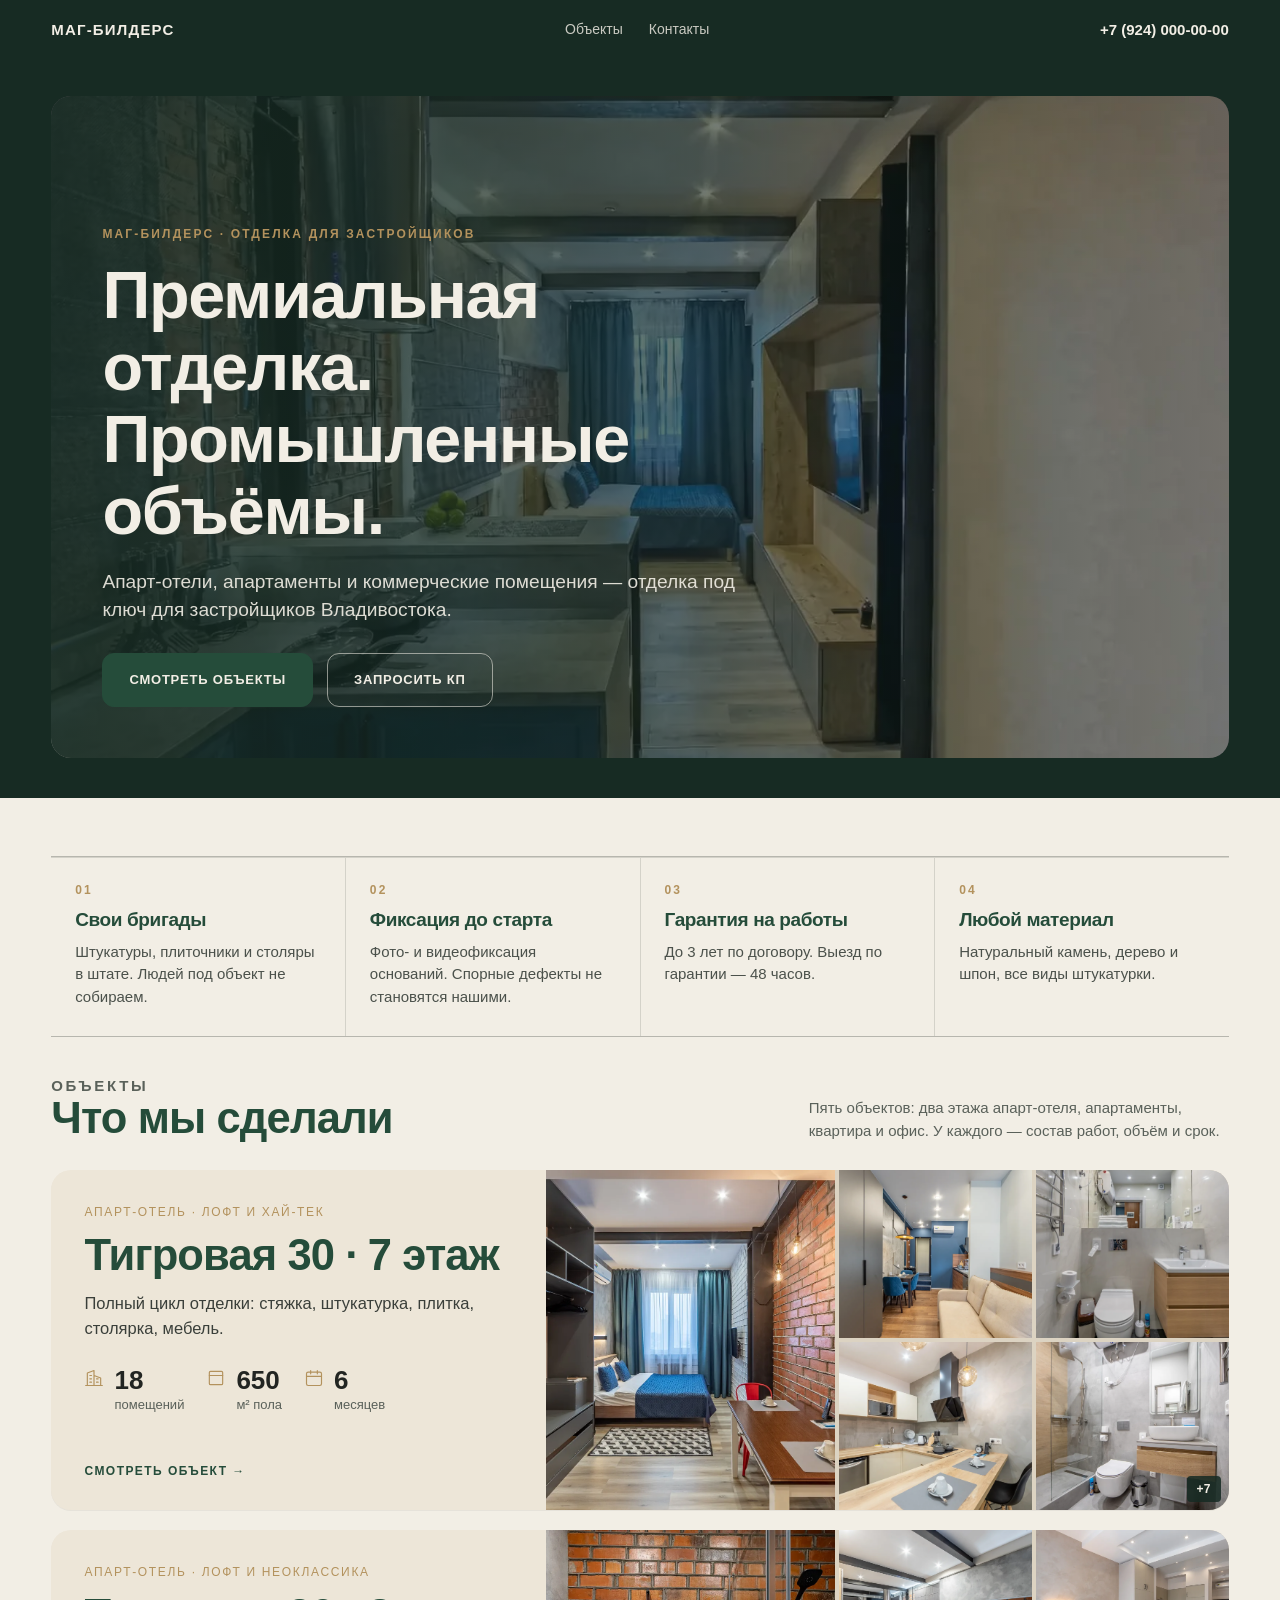
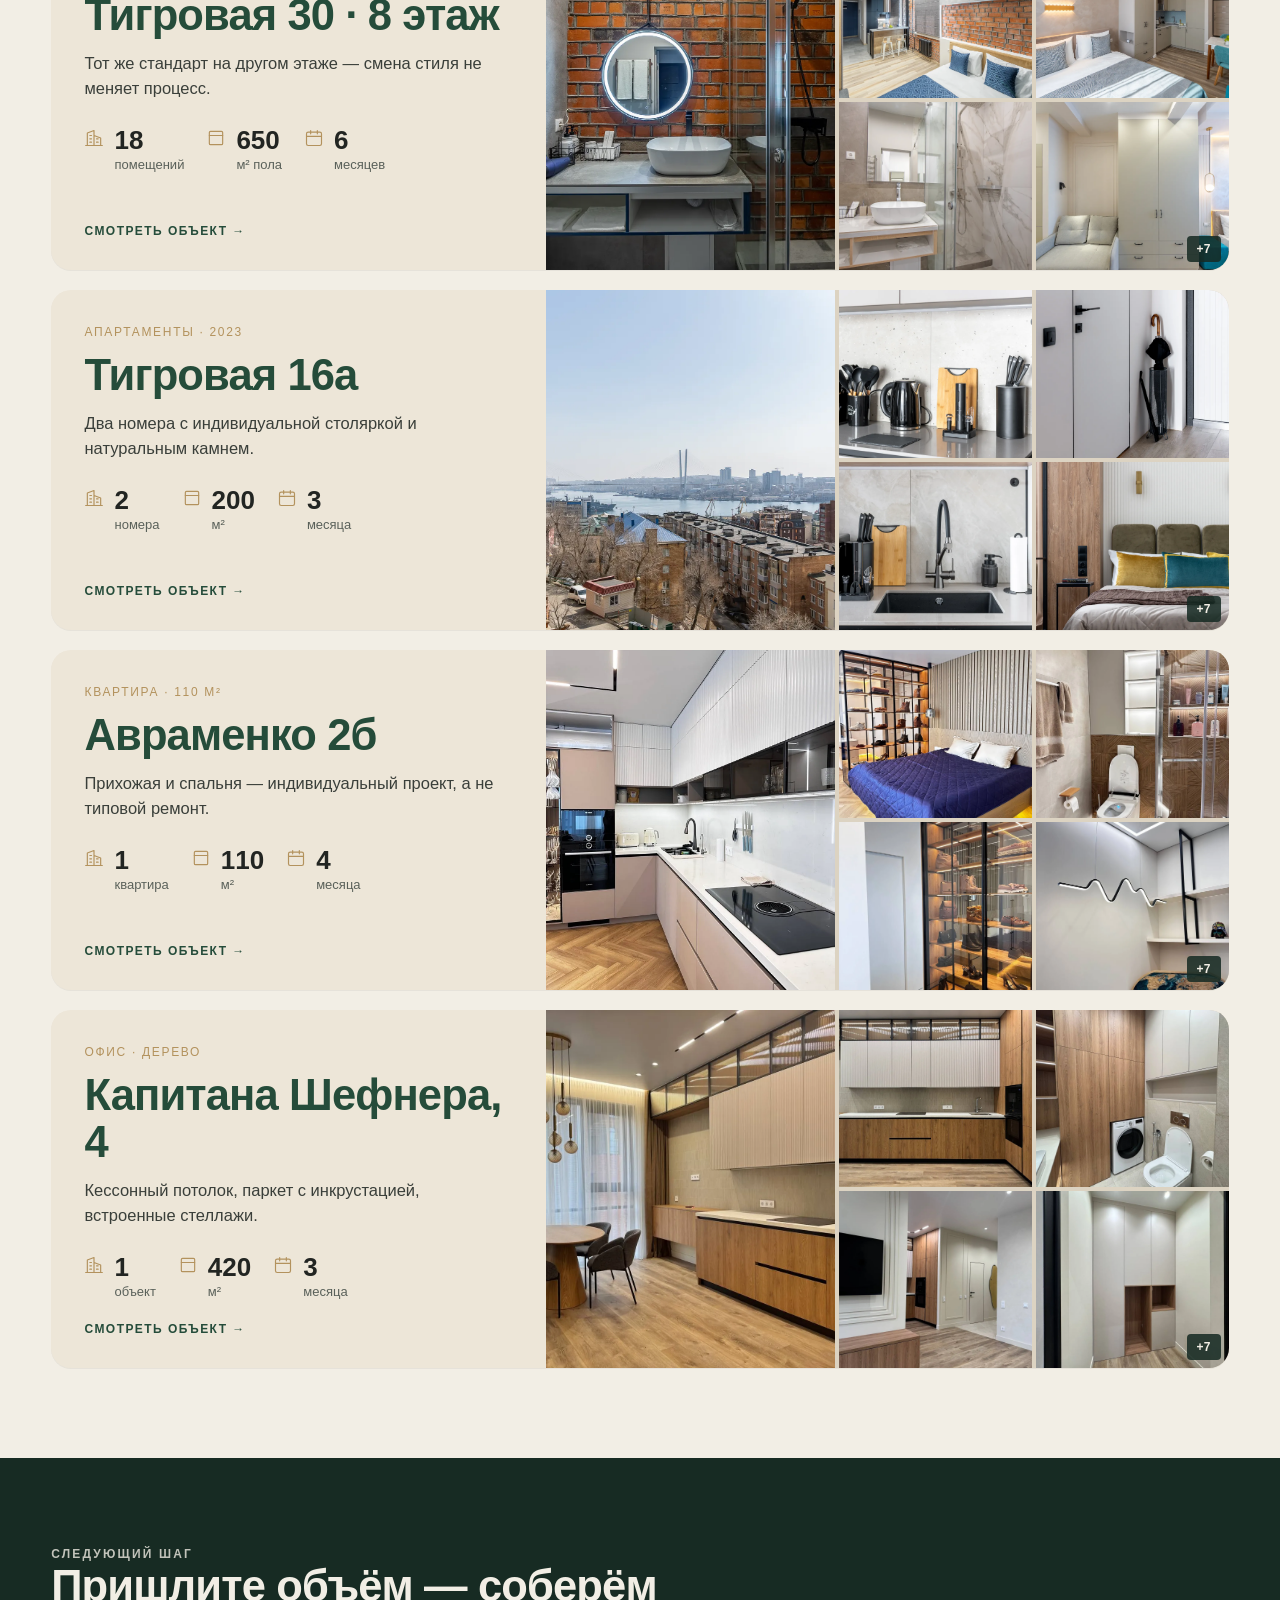
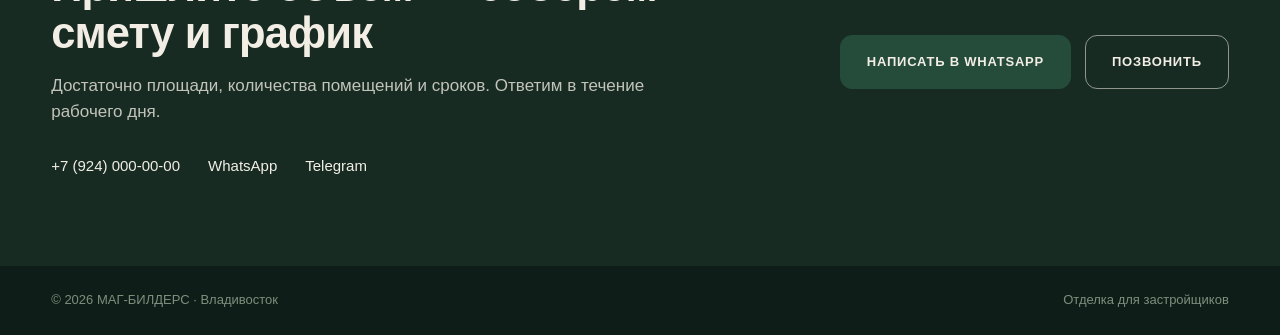
==== index.html @ 246b2670 "Add files via upload" ====
<!DOCTYPE html>
<html lang="ru"><head>
<meta charset="utf-8">
<meta name="viewport" content="width=device-width,initial-scale=1">
<title>МАГ-БИЛДЕРС — премиальная отделка в промышленных объёмах</title>
<meta name="description" content="Отделка апарт-отелей, апартаментов и коммерческих помещений для застройщиков Владивостока.">
<link rel="stylesheet" href="assets/css/style.css">
<link rel="preload" href="assets/fonts/Montserratwght.ttf" as="font" type="font/ttf" crossorigin>
<link rel="preload" href="assets/fonts/Manropewght.ttf" as="font" type="font/ttf" crossorigin>
<style>
@font-face{font-family:"Montserrat";src:url("assets/fonts/Montserratwght.ttf") format("truetype");font-weight:100 900;font-display:swap}
@font-face{font-family:"Manrope";src:url("assets/fonts/Manropewght.ttf") format("truetype");font-weight:100 900;font-display:swap}
</style>
</head>
<body>
<header class="header">
  <div class="wrap header__row">
    <a class="logo" href="index.html">МАГ-БИЛДЕРС</a>
    <nav class="nav">
      <a href="index.html#projects">Объекты</a>
      <a href="index.html#contacts">Контакты</a>
    </nav>
    <a class="header__phone" href="tel:+79240000000">+7 (924) 000-00-00</a>
    <button class="burger" aria-label="Меню">&#9776;</button>
  </div>
</header>

<section class="hero">
  <div class="wrap">
    <div class="hero__frame">
      <img src="assets/video/hero-poster.webp" alt="" fetchpriority="high">
      <video muted loop playsinline poster="assets/video/hero-poster.webp" data-src="assets/video/hero.mp4"></video>
      <div class="hero__content">
        <p class="eyebrow">МАГ-БИЛДЕРС · отделка для застройщиков</p>
        <h1>Премиальная отделка.<br>Промышленные объёмы.</h1>
        <p class="hero__lead">Апарт-отели, апартаменты и коммерческие помещения — отделка под ключ для застройщиков Владивостока.</p>
        <div class="hero__actions">
          <a class="btn" href="#projects">Смотреть объекты</a>
          <a class="btn btn--ghost" href="#contacts">Запросить КП</a>
        </div>
      </div>
    </div>
  </div>
</section>

<section class="proof">
  <div class="wrap">
    <div class="proof__grid">
      <div class="proof__item">
        <p class="proof__num">01</p>
        <h2 class="proof__title">Свои бригады</h2>
        <p class="proof__text">Штукатуры, плиточники и столяры в штате. Людей под объект не собираем.</p>
      </div>
      <div class="proof__item">
        <p class="proof__num">02</p>
        <h2 class="proof__title">Фиксация до старта</h2>
        <p class="proof__text">Фото- и видеофиксация оснований. Спорные дефекты не становятся нашими.</p>
      </div>
      <div class="proof__item">
        <p class="proof__num">03</p>
        <h2 class="proof__title">Гарантия на работы</h2>
        <p class="proof__text">До 3 лет по договору. Выезд по гарантии — 48 часов.</p>
      </div>
      <div class="proof__item">
        <p class="proof__num">04</p>
        <h2 class="proof__title">Любой материал</h2>
        <p class="proof__text">Натуральный камень, дерево и шпон, все виды штукатурки.</p>
      </div>
    </div>
  </div>
</section>

<section class="projects" id="projects">
  <div class="wrap">
    <div class="projects__head">
      <div>
        <p class="eyebrow">Объекты</p>
        <h2>Что мы сделали</h2>
      </div>
      <p>Пять объектов: два этажа апарт-отеля, апартаменты, квартира и офис. У каждого — состав работ, объём и срок.</p>
    </div>
    <div class="cards"><a class="card" href="projects/tigrovaya-30-7.html">
  <div class="card__body">
    <p class="card__type">Апарт-отель · лофт и хай-тек</p>
    <h2 class="card__title">Тигровая 30 · 7 этаж</h2>
    <p class="card__text">Полный цикл отделки: стяжка, штукатурка, плитка, столярка, мебель.</p>
    <div class="card__stats"><div class="card__stat"><svg viewBox="0 0 24 24" aria-hidden="true"><path d="M4 21V6l8-3v18M12 21V9l8 3v9M2 21h20"/><path d="M7 9h2M7 13h2M7 17h2M15 13h2M15 17h2"/></svg><div><b>18</b><span>помещений</span></div></div><div class="card__stat"><svg viewBox="0 0 24 24" aria-hidden="true"><rect x="4" y="4" width="16" height="16" rx="1.5"/><path d="M4 9h16"/></svg><div><b>650</b><span>м² пола</span></div></div><div class="card__stat"><svg viewBox="0 0 24 24" aria-hidden="true"><rect x="3" y="5" width="18" height="16" rx="2"/><path d="M3 10h18M8 3v4M16 3v4"/></svg><div><b>6</b><span>месяцев</span></div></div></div>
    <span class="card__more">Смотреть объект →</span>
  </div>
  <div class="card__media"><span class="card__tile"><img loading="lazy" src="assets/img/tigrovaya-30-7/001.webp" alt=""></span><span class="card__tile"><img loading="lazy" src="assets/img/tigrovaya-30-7/004.webp" alt=""></span><span class="card__tile"><img loading="lazy" src="assets/img/tigrovaya-30-7/007.webp" alt=""></span><span class="card__tile"><img loading="lazy" src="assets/img/tigrovaya-30-7/010.webp" alt=""></span><span class="card__tile"><img loading="lazy" src="assets/img/tigrovaya-30-7/012.webp" alt=""><span class="card__badge">+7</span></span></div>
</a><a class="card" href="projects/tigrovaya-30-8.html">
  <div class="card__body">
    <p class="card__type">Апарт-отель · лофт и неоклассика</p>
    <h2 class="card__title">Тигровая 30 · 8 этаж</h2>
    <p class="card__text">Тот же стандарт на другом этаже — смена стиля не меняет процесс.</p>
    <div class="card__stats"><div class="card__stat"><svg viewBox="0 0 24 24" aria-hidden="true"><path d="M4 21V6l8-3v18M12 21V9l8 3v9M2 21h20"/><path d="M7 9h2M7 13h2M7 17h2M15 13h2M15 17h2"/></svg><div><b>18</b><span>помещений</span></div></div><div class="card__stat"><svg viewBox="0 0 24 24" aria-hidden="true"><rect x="4" y="4" width="16" height="16" rx="1.5"/><path d="M4 9h16"/></svg><div><b>650</b><span>м² пола</span></div></div><div class="card__stat"><svg viewBox="0 0 24 24" aria-hidden="true"><rect x="3" y="5" width="18" height="16" rx="2"/><path d="M3 10h18M8 3v4M16 3v4"/></svg><div><b>6</b><span>месяцев</span></div></div></div>
    <span class="card__more">Смотреть объект →</span>
  </div>
  <div class="card__media"><span class="card__tile"><img loading="lazy" src="assets/img/tigrovaya-30-8/001.webp" alt=""></span><span class="card__tile"><img loading="lazy" src="assets/img/tigrovaya-30-8/004.webp" alt=""></span><span class="card__tile"><img loading="lazy" src="assets/img/tigrovaya-30-8/007.webp" alt=""></span><span class="card__tile"><img loading="lazy" src="assets/img/tigrovaya-30-8/010.webp" alt=""></span><span class="card__tile"><img loading="lazy" src="assets/img/tigrovaya-30-8/012.webp" alt=""><span class="card__badge">+7</span></span></div>
</a><a class="card" href="projects/tigrovaya-16a.html">
  <div class="card__body">
    <p class="card__type">Апартаменты · 2023</p>
    <h2 class="card__title">Тигровая 16а</h2>
    <p class="card__text">Два номера с индивидуальной столяркой и натуральным камнем.</p>
    <div class="card__stats"><div class="card__stat"><svg viewBox="0 0 24 24" aria-hidden="true"><path d="M4 21V6l8-3v18M12 21V9l8 3v9M2 21h20"/><path d="M7 9h2M7 13h2M7 17h2M15 13h2M15 17h2"/></svg><div><b>2</b><span>номера</span></div></div><div class="card__stat"><svg viewBox="0 0 24 24" aria-hidden="true"><rect x="4" y="4" width="16" height="16" rx="1.5"/><path d="M4 9h16"/></svg><div><b>200</b><span>м²</span></div></div><div class="card__stat"><svg viewBox="0 0 24 24" aria-hidden="true"><rect x="3" y="5" width="18" height="16" rx="2"/><path d="M3 10h18M8 3v4M16 3v4"/></svg><div><b>3</b><span>месяца</span></div></div></div>
    <span class="card__more">Смотреть объект →</span>
  </div>
  <div class="card__media"><span class="card__tile"><img loading="lazy" src="assets/img/tigrovaya-16a/001.webp" alt=""></span><span class="card__tile"><img loading="lazy" src="assets/img/tigrovaya-16a/004.webp" alt=""></span><span class="card__tile"><img loading="lazy" src="assets/img/tigrovaya-16a/007.webp" alt=""></span><span class="card__tile"><img loading="lazy" src="assets/img/tigrovaya-16a/010.webp" alt=""></span><span class="card__tile"><img loading="lazy" src="assets/img/tigrovaya-16a/012.webp" alt=""><span class="card__badge">+7</span></span></div>
</a><a class="card" href="projects/avramenko-2b.html">
  <div class="card__body">
    <p class="card__type">Квартира · 110 м²</p>
    <h2 class="card__title">Авраменко 2б</h2>
    <p class="card__text">Прихожая и спальня — индивидуальный проект, а не типовой ремонт.</p>
    <div class="card__stats"><div class="card__stat"><svg viewBox="0 0 24 24" aria-hidden="true"><path d="M4 21V6l8-3v18M12 21V9l8 3v9M2 21h20"/><path d="M7 9h2M7 13h2M7 17h2M15 13h2M15 17h2"/></svg><div><b>1</b><span>квартира</span></div></div><div class="card__stat"><svg viewBox="0 0 24 24" aria-hidden="true"><rect x="4" y="4" width="16" height="16" rx="1.5"/><path d="M4 9h16"/></svg><div><b>110</b><span>м²</span></div></div><div class="card__stat"><svg viewBox="0 0 24 24" aria-hidden="true"><rect x="3" y="5" width="18" height="16" rx="2"/><path d="M3 10h18M8 3v4M16 3v4"/></svg><div><b>4</b><span>месяца</span></div></div></div>
    <span class="card__more">Смотреть объект →</span>
  </div>
  <div class="card__media"><span class="card__tile"><img loading="lazy" src="assets/img/avramenko-2b/001.webp" alt=""></span><span class="card__tile"><img loading="lazy" src="assets/img/avramenko-2b/004.webp" alt=""></span><span class="card__tile"><img loading="lazy" src="assets/img/avramenko-2b/007.webp" alt=""></span><span class="card__tile"><img loading="lazy" src="assets/img/avramenko-2b/010.webp" alt=""></span><span class="card__tile"><img loading="lazy" src="assets/img/avramenko-2b/012.webp" alt=""><span class="card__badge">+7</span></span></div>
</a><a class="card" href="projects/shefnera-4.html">
  <div class="card__body">
    <p class="card__type">Офис · дерево</p>
    <h2 class="card__title">Капитана Шефнера, 4</h2>
    <p class="card__text">Кессонный потолок, паркет с инкрустацией, встроенные стеллажи.</p>
    <div class="card__stats"><div class="card__stat"><svg viewBox="0 0 24 24" aria-hidden="true"><path d="M4 21V6l8-3v18M12 21V9l8 3v9M2 21h20"/><path d="M7 9h2M7 13h2M7 17h2M15 13h2M15 17h2"/></svg><div><b>1</b><span>объект</span></div></div><div class="card__stat"><svg viewBox="0 0 24 24" aria-hidden="true"><rect x="4" y="4" width="16" height="16" rx="1.5"/><path d="M4 9h16"/></svg><div><b>420</b><span>м²</span></div></div><div class="card__stat"><svg viewBox="0 0 24 24" aria-hidden="true"><rect x="3" y="5" width="18" height="16" rx="2"/><path d="M3 10h18M8 3v4M16 3v4"/></svg><div><b>3</b><span>месяца</span></div></div></div>
    <span class="card__more">Смотреть объект →</span>
  </div>
  <div class="card__media"><span class="card__tile"><img loading="lazy" src="assets/img/shefnera-4/001.webp" alt=""></span><span class="card__tile"><img loading="lazy" src="assets/img/shefnera-4/004.webp" alt=""></span><span class="card__tile"><img loading="lazy" src="assets/img/shefnera-4/007.webp" alt=""></span><span class="card__tile"><img loading="lazy" src="assets/img/shefnera-4/010.webp" alt=""></span><span class="card__tile"><img loading="lazy" src="assets/img/shefnera-4/012.webp" alt=""><span class="card__badge">+7</span></span></div>
</a></div>
  </div>
</section>

<section class="cta" id="contacts">
  <div class="wrap cta__grid">
    <div>
      <p class="eyebrow">Следующий шаг</p>
      <h2>Пришлите объём — соберём смету и график</h2>
      <p>Достаточно площади, количества помещений и сроков. Ответим в течение рабочего дня.</p>
      <div class="contacts">
        <a href="tel:+79240000000">+7 (924) 000-00-00</a>
        <a href="https://wa.me/79240000000">WhatsApp</a>
        <a href="https://t.me/magbuilders">Telegram</a>
      </div>
    </div>
    <div class="cta__actions">
      <a class="btn" href="https://wa.me/79240000000">Написать в WhatsApp</a>
      <a class="btn btn--ghost" href="tel:+79240000000">Позвонить</a>
    </div>
  </div>
</section>
<footer class="footer">
  <div class="wrap footer__row">
    <span>© 2026 МАГ-БИЛДЕРС · Владивосток</span>
    <span>Отделка для застройщиков</span>
  </div>
</footer>
<script src="assets/js/main.js"></script>
</body></html>
---- assets/css/style.css ----
:root{
  --deep:#172B23; --green:#254C3A; --milk:#F2EEE5; --graphite:#222522;
  --brass:#B3925D; --sage:#7C907D; --line:rgba(179,146,93,.28);
  --font-display:"Montserrat","Segoe UI",Arial,sans-serif;
  --font-text:"Manrope","Segoe UI",Arial,sans-serif;
  --radius:12px; --radius-lg:20px;
  --pad:clamp(20px,4vw,56px);
}
*{box-sizing:border-box}
html{scroll-behavior:smooth}
body{margin:0;background:var(--milk);color:var(--graphite);font-family:var(--font-text);font-size:17px;line-height:1.55;-webkit-font-smoothing:antialiased}
img,video{display:block;max-width:100%}
a{color:inherit}
h1,h2,h3{font-family:var(--font-display);font-weight:700;letter-spacing:-.02em;line-height:1.08;margin:0}
.wrap{width:min(1360px,100% - 2*var(--pad));margin:0 auto}
.eyebrow{font:600 12px/1.3 var(--font-text);letter-spacing:.18em;text-transform:uppercase;color:var(--brass);margin:0 0 18px}
.btn{display:inline-flex;align-items:center;justify-content:center;min-height:54px;padding:14px 26px;border-radius:var(--radius);border:1px solid var(--green);background:var(--green);color:var(--milk);font:700 13px/1.2 var(--font-text);letter-spacing:.06em;text-transform:uppercase;text-decoration:none;cursor:pointer;transition:background .2s,color .2s,border-color .2s}
.btn:hover{background:var(--deep);border-color:var(--deep)}
.btn--ghost{background:transparent;color:var(--milk);border-color:rgba(242,238,229,.55)}
.btn--ghost:hover{background:rgba(242,238,229,.12);border-color:var(--milk)}
.btn--dark{background:var(--graphite);border-color:var(--graphite)}

/* header */
.header{position:fixed;inset:0 0 auto;z-index:40;padding:18px 0;transition:background .3s,box-shadow .3s,padding .3s}
.header.is-solid{background:rgba(23,43,35,.94);backdrop-filter:blur(10px);padding:12px 0;box-shadow:0 1px 0 var(--line)}
.header__row{display:flex;align-items:center;justify-content:space-between;gap:20px}
.logo{font:700 15px/1 var(--font-display);letter-spacing:.08em;color:var(--milk);text-decoration:none;text-transform:uppercase}
.logo span{color:var(--brass)}
.nav{display:flex;gap:26px}
.nav a{color:rgba(242,238,229,.82);text-decoration:none;font-size:14px;transition:color .2s}
.nav a:hover{color:var(--brass)}
.header__phone{color:var(--milk);text-decoration:none;font-weight:600;font-size:15px;white-space:nowrap}
.burger{display:none;background:none;border:0;color:var(--milk);font-size:22px;cursor:pointer}

/* hero */
.hero{background:var(--deep);padding:96px 0 40px}
.hero__frame{position:relative;overflow:hidden;border-radius:var(--radius-lg);background:#0f1d18;aspect-ratio:16/9;min-height:420px}
.hero__frame img,.hero__frame video{position:absolute;inset:0;width:100%;height:100%;object-fit:cover}
.hero__frame video{opacity:0;transition:opacity .8s ease}
.hero__frame video.is-playing{opacity:1}
.hero__frame::after{content:"";position:absolute;inset:0;background:linear-gradient(90deg,rgba(23,43,35,.9),rgba(23,43,35,.62) 55%,rgba(23,43,35,.12))}
.hero__content{position:relative;z-index:2;display:flex;flex-direction:column;justify-content:flex-end;height:100%;padding:clamp(24px,4vw,56px);color:var(--milk);max-width:820px}
.hero h1{font-size:clamp(34px,5.2vw,68px);margin:0 0 20px}
.hero h1 em{font-style:normal;color:var(--brass)}
.hero__lead{font-size:clamp(16px,1.5vw,20px);line-height:1.5;color:rgba(242,238,229,.9);max-width:640px;margin:0 0 28px}
.hero__actions{display:flex;gap:14px;flex-wrap:wrap}

/* about */
.about{padding:clamp(56px,7vw,104px) 0;background:var(--milk)}
.about__grid{display:grid;grid-template-columns:1.05fr .95fr;gap:clamp(28px,5vw,72px);align-items:start}
.about h2{font-size:clamp(28px,3.4vw,46px);color:var(--green);margin:0 0 20px}
.about p{color:#3a3f3a;margin:0 0 16px}
.rule{width:72px;height:2px;background:var(--brass);margin:24px 0}
.proof{display:block}
.proof__item{border-top:1px solid rgba(34,37,34,.14);padding-top:16px}
.proof__title{font:700 16px/1.3 var(--font-display);color:var(--graphite);margin:0 0 6px}
.proof__text{font-size:15px;color:#4b514b;margin:0}

/* projects */
.projects{padding:0 0 clamp(56px,7vw,104px);background:var(--milk)}
.projects__head{display:flex;align-items:flex-end;justify-content:space-between;gap:24px;margin-bottom:28px}
.projects h2{font-size:clamp(28px,3.4vw,46px);color:var(--green)}
.projects__head p{margin:0;color:#5a615a;font-size:15px;max-width:420px}
.cards{display:grid;gap:20px}
.card{display:grid;grid-template-columns:minmax(0,42%) minmax(0,58%);background:#EDE6D8;border-radius:var(--radius-lg);overflow:hidden;text-decoration:none;color:inherit;box-shadow:0 1px 0 rgba(34,37,34,.06);transition:transform .25s ease,box-shadow .25s ease}
.card:hover{transform:translateY(-2px);box-shadow:0 18px 40px rgba(23,43,35,.10)}
.card__body{padding:clamp(24px,2.6vw,38px);display:flex;flex-direction:column;min-height:340px}
.card__type{font-size:12px;letter-spacing:.14em;text-transform:uppercase;color:var(--brass);margin:0 0 10px}
.card__title{font-size:clamp(24px,2.4vw,34px);color:var(--green);margin:0 0 12px}
.card__text{font-size:16.5px;line-height:1.5;color:#3a3f3a;margin:0 0 22px}
.card__stats{display:flex;gap:22px;flex-wrap:wrap;margin-top:4px}
.card__stat b{display:block;font:700 26px/1.1 var(--font-display);color:var(--graphite)}
.card__stat span{font-size:13px;color:#6d756d}
.card__more{margin-top:auto;padding-top:22px;font:700 12px/1 var(--font-text);letter-spacing:.12em;text-transform:uppercase;color:var(--green)}
.card__media{display:grid;grid-template-columns:1.5fr 1fr 1fr;grid-template-rows:1fr 1fr;gap:4px;background:#dcd3c2;min-height:340px}
.card__media img{position:absolute;inset:0;width:100%;height:100%;object-fit:cover;transition:transform .5s ease}
.card:hover .card__tile img{transform:scale(1.03)}
.card__media > *:first-child{grid-row:1 / span 2}
.card__tile{position:relative;display:block;overflow:hidden;height:100%}
.card__badge{position:absolute;inset:auto 8px 8px auto;background:rgba(23,43,35,.86);color:var(--milk);font:600 12px/1 var(--font-text);padding:7px 10px;border-radius:4px;letter-spacing:.02em}

/* cta */
.cta{background:var(--deep);color:var(--milk);padding:clamp(56px,7vw,96px) 0}
.cta__grid{display:grid;grid-template-columns:1.1fr .9fr;gap:40px;align-items:center}
.cta h2{font-size:clamp(28px,3.4vw,44px);margin:0 0 16px}
.cta p{color:rgba(242,238,229,.78);margin:0}
.cta__actions{display:flex;gap:14px;flex-wrap:wrap;justify-content:flex-end}
.contacts{display:flex;gap:28px;flex-wrap:wrap;margin-top:28px;font-size:15px;color:rgba(242,238,229,.8)}
.contacts a{text-decoration:none;color:var(--milk)}
.contacts a:hover{color:var(--brass)}

/* footer */
.footer{background:#0f1d18;color:var(--sage);font-size:13px;padding:24px 0}
.footer__row{display:flex;justify-content:space-between;gap:16px;flex-wrap:wrap}

/* project page */
.phero{background:var(--deep);color:var(--milk);padding:120px 0 40px}
.phero h1{font-size:clamp(30px,4.4vw,58px);margin:0 0 14px}
.phero p{color:rgba(242,238,229,.8);max-width:720px;margin:0}
.pstats{display:grid;grid-template-columns:repeat(4,1fr);gap:1px;background:rgba(179,146,93,.2);margin-top:36px}
.pstats div{background:var(--deep);padding:18px 16px}
.pstats b{display:block;font:700 24px/1.1 var(--font-display)}
.pstats span{font-size:12px;color:var(--sage)}
.gallery{padding:clamp(40px,5vw,72px) 0;background:var(--milk)}
.grid{display:grid;grid-template-columns:repeat(3,1fr);gap:8px}
.grid button{padding:0;border:0;background:#ddd;cursor:zoom-in;overflow:hidden;border-radius:8px;aspect-ratio:4/3}
.grid img{width:100%;height:100%;object-fit:cover;transition:transform .4s}
.grid button:hover img{transform:scale(1.04)}
.back{display:inline-flex;gap:8px;align-items:center;color:var(--milk);text-decoration:none;font-size:14px;opacity:.8}
.back:hover{opacity:1;color:var(--brass)}
.next{background:var(--deep);color:var(--milk);padding:40px 0}
.next a{display:flex;justify-content:space-between;align-items:center;text-decoration:none;color:var(--milk);font:700 clamp(20px,2.4vw,30px)/1.2 var(--font-display)}
.next a:hover{color:var(--brass)}

/* lightbox */
.lb{position:fixed;inset:0;z-index:80;background:rgba(10,16,13,.96);display:none;align-items:center;justify-content:center}
.lb.is-open{display:flex}
.lb img{max-width:92vw;max-height:86vh;object-fit:contain;border-radius:6px}
.lb__btn{position:absolute;background:none;border:0;color:var(--milk);font-size:34px;cursor:pointer;padding:16px;opacity:.75}
.lb__btn:hover{opacity:1}
.lb__prev{left:8px}.lb__next{right:8px}.lb__close{top:8px;right:8px}
.lb__count{position:absolute;bottom:18px;left:50%;transform:translateX(-50%);color:rgba(255,255,255,.7);font-size:13px}

@media (max-width:900px){
  .nav{display:none}
  .burger{display:block}
  .header__phone{display:none}
  .about__grid,.cta__grid{grid-template-columns:1fr}
  .cta__actions{justify-content:flex-start}
  .card{grid-template-columns:1fr}
  .card__media{min-height:240px;order:-1}
  .grid{grid-template-columns:repeat(2,1fr)}
  .pstats{grid-template-columns:repeat(2,1fr)}
  .hero__frame{aspect-ratio:auto;min-height:560px}
  .hero__frame::after{background:linear-gradient(180deg,rgba(23,43,35,.55),rgba(23,43,35,.9))}
  .hero{padding-top:84px}
}
@media (max-width:560px){
  .grid{grid-template-columns:1fr}
  .card__stats{gap:16px}
}
@media (prefers-reduced-motion:reduce){
  *{transition:none!important;animation:none!important;scroll-behavior:auto!important}
}

/* proof block */
.proof{background:var(--milk);padding:clamp(36px,4.5vw,64px) 0 clamp(28px,3vw,40px)}
.proof__grid{display:grid;grid-template-columns:repeat(4,1fr);gap:1px;background:rgba(34,37,34,.14);border-top:1px solid rgba(34,37,34,.16);border-bottom:1px solid rgba(34,37,34,.16)}
.proof__item{background:var(--milk);padding:26px 24px 28px}
.proof__num{font:700 12px/1 var(--font-text);letter-spacing:.18em;color:var(--brass);margin:0 0 12px}
.proof__title{font:700 19px/1.3 var(--font-display);color:var(--green);margin:0 0 8px}
.proof__text{font-size:15px;line-height:1.5;color:#4b514b;margin:0}
@media (max-width:1000px){.proof__grid{grid-template-columns:repeat(2,1fr)}}
@media (max-width:600px){.proof__grid{grid-template-columns:1fr}.proof__item{padding:20px 0 22px;background:transparent}.proof__grid{background:transparent;gap:0;border-bottom:0}.proof__item{border-top:1px solid rgba(34,37,34,.14)}}

/* stat icons */
.card__stat{display:flex;align-items:flex-start;gap:10px}
.card__stat svg{width:20px;height:20px;flex:none;margin-top:2px;stroke:var(--brass);fill:none;stroke-width:1.4;stroke-linecap:round;stroke-linejoin:round}
.card__stat > div{display:flex;flex-direction:column}
.card__stat b{display:block;font-size:26px;line-height:1.1;font-weight:700;color:var(--graphite)}
.card__stat span{font-size:13px;color:#5a615a;display:block;margin-top:2px;line-height:1.3}
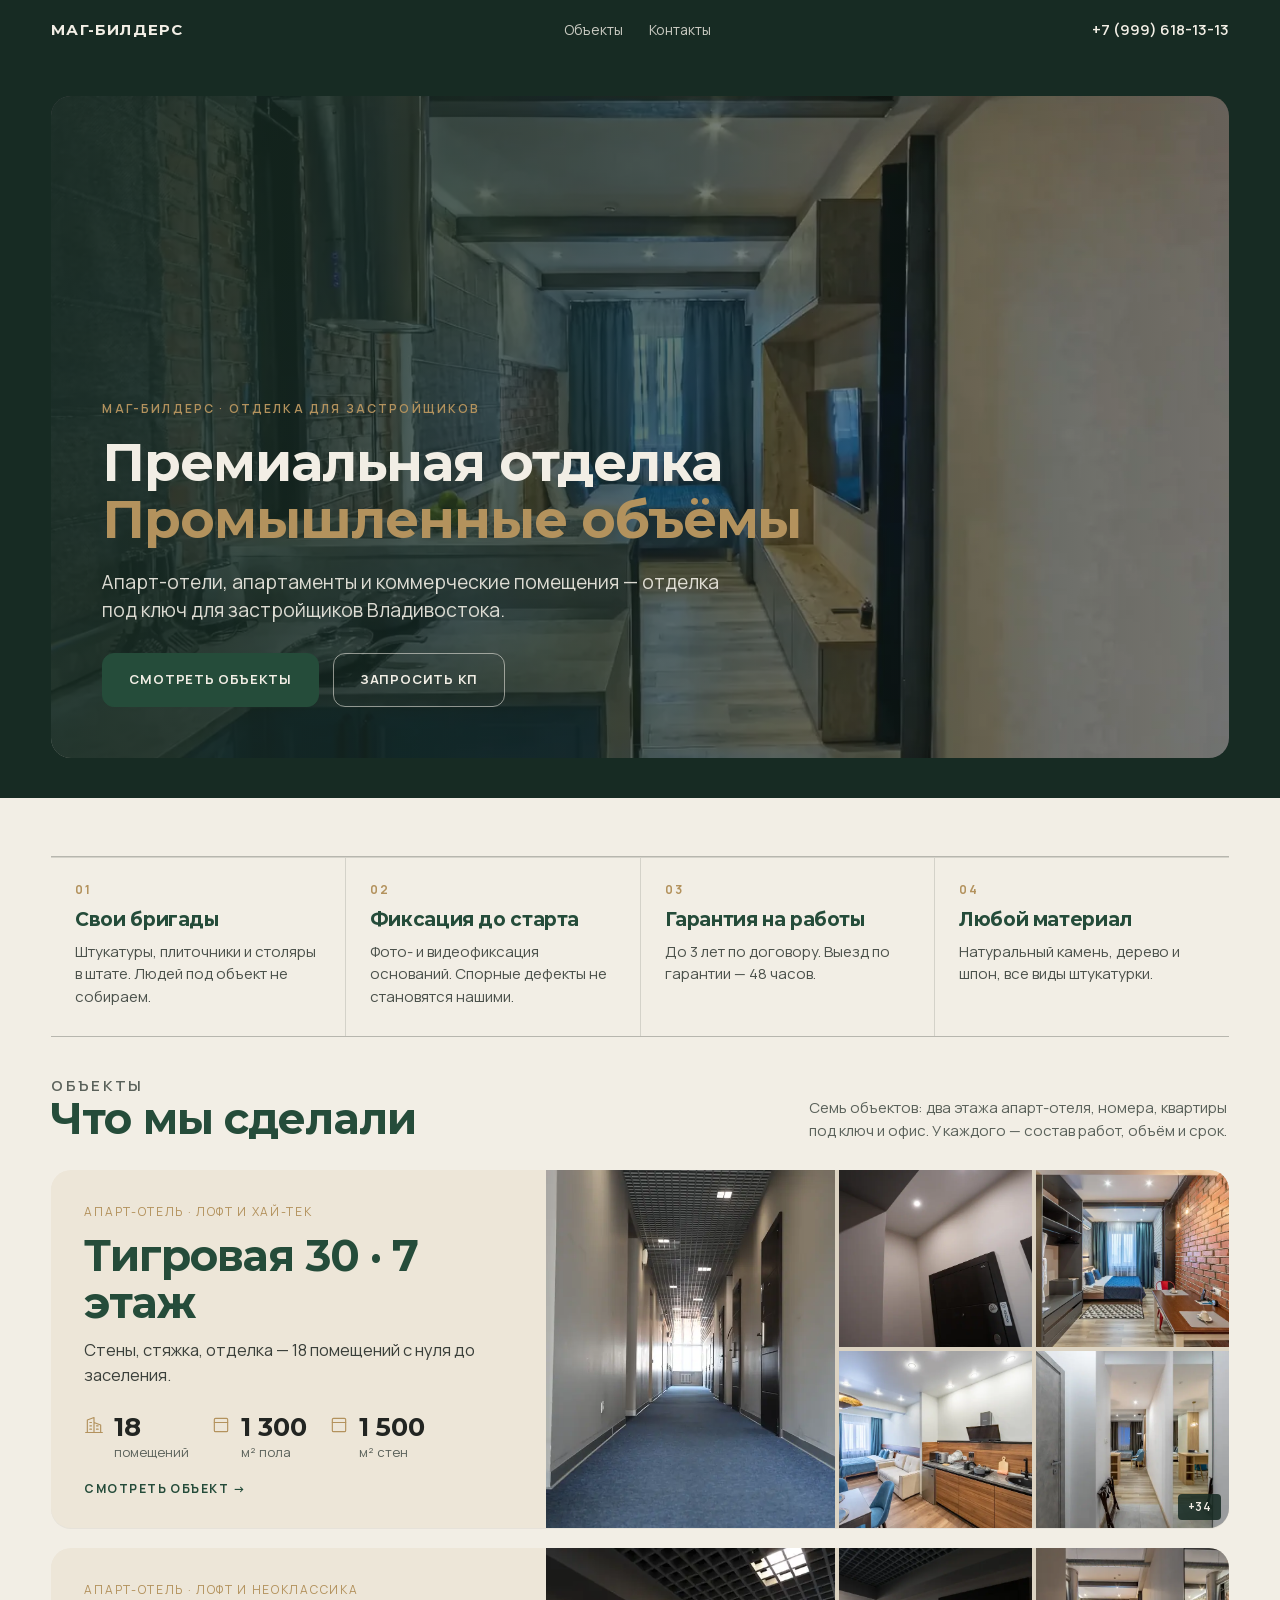
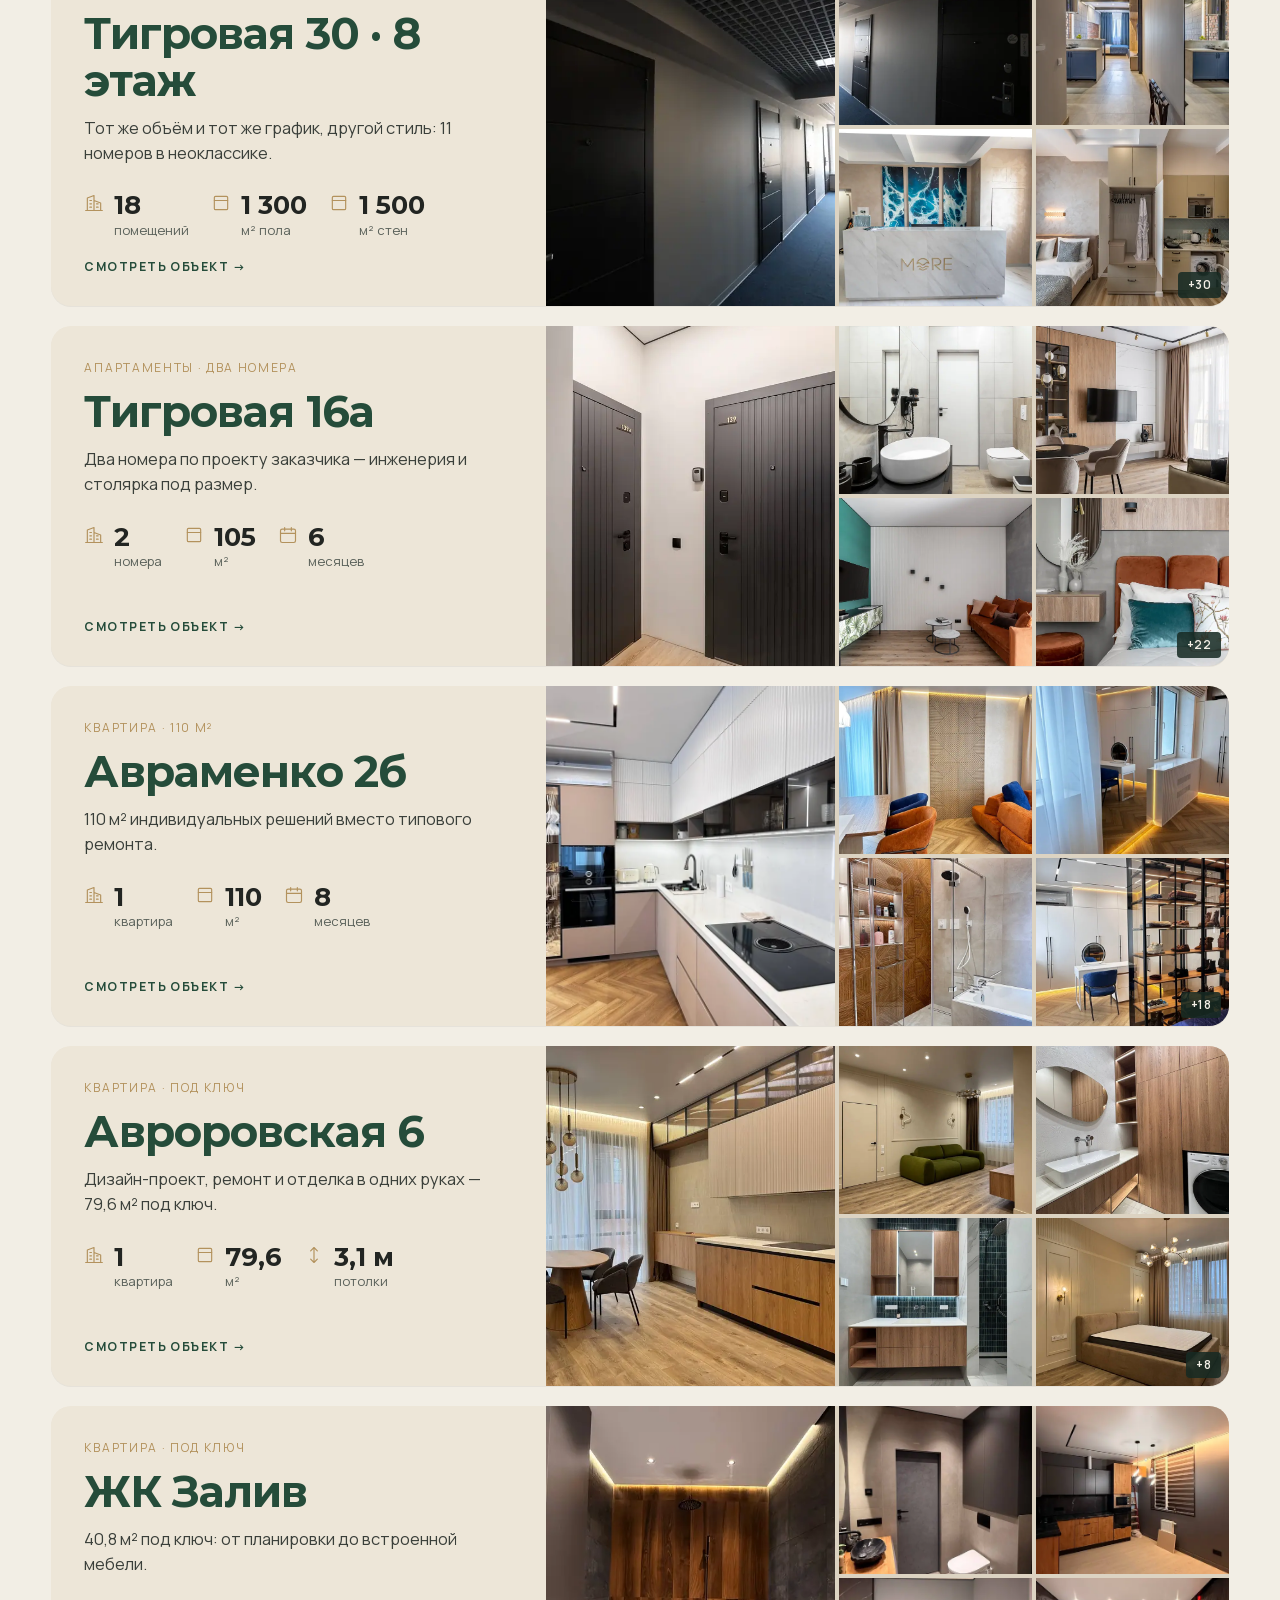
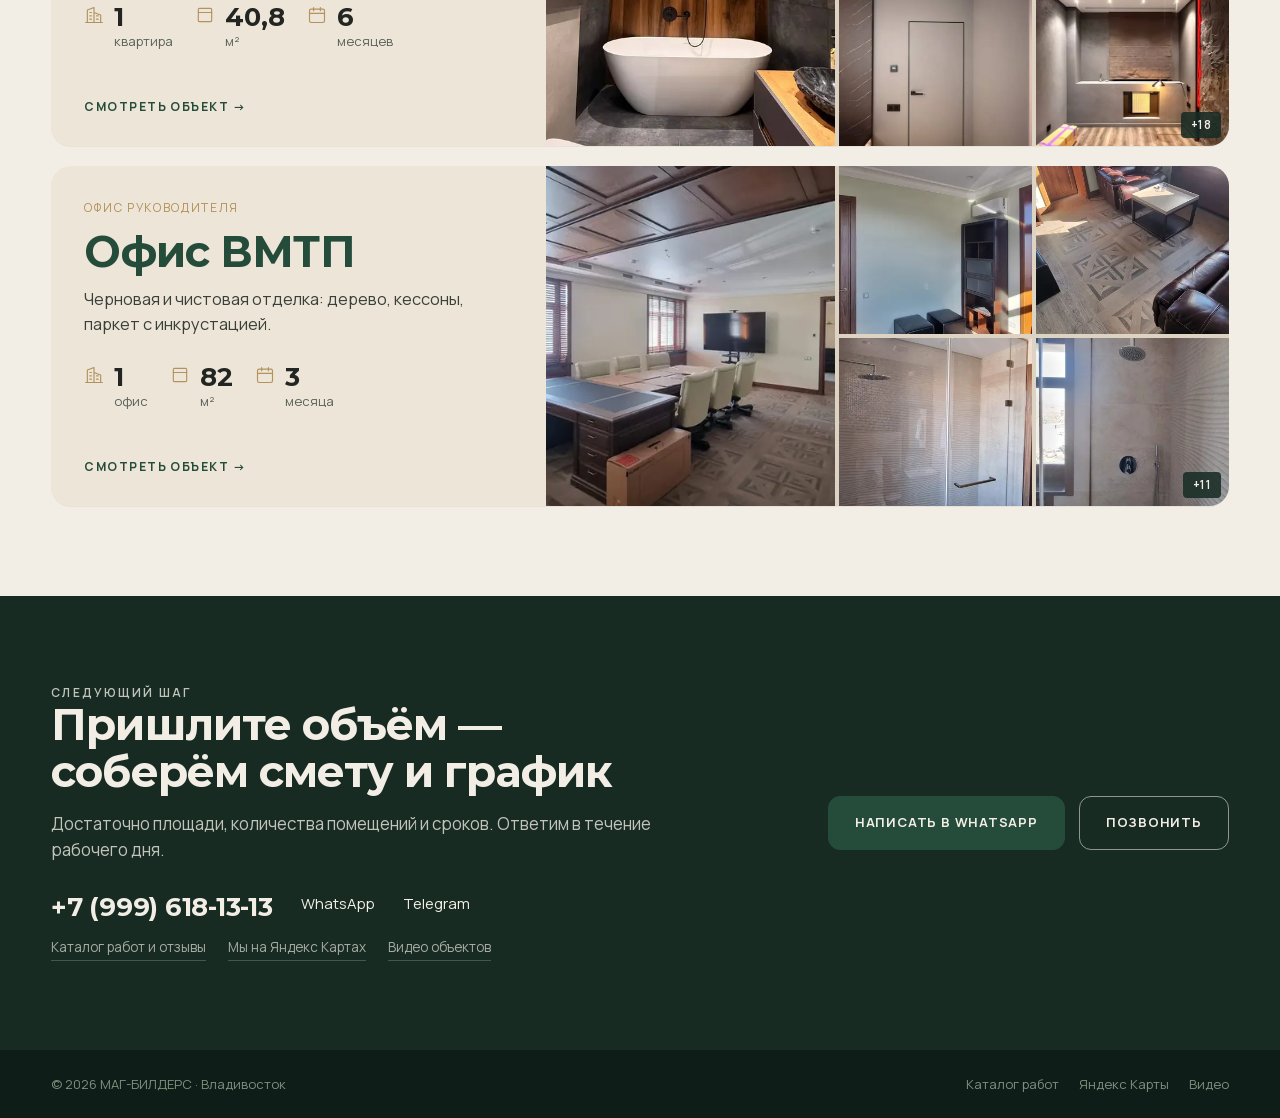
==== commit 0fb00826: "Сайт по ТЗ: семь объектов, фото МОП, новые контакты - семь объектов вместо пяти: Шефнера 4 -> Авроро" ====
--- a/index.html
+++ b/index.html
@@ -4,12 +4,16 @@
 <meta name="viewport" content="width=device-width,initial-scale=1">
 <title>МАГ-БИЛДЕРС — премиальная отделка в промышленных объёмах</title>
 <meta name="description" content="Отделка апарт-отелей, апартаментов и коммерческих помещений для застройщиков Владивостока.">
+<meta property="og:title" content="МАГ-БИЛДЕРС — премиальная отделка в промышленных объёмах">
+<meta property="og:description" content="Отделка апарт-отелей, апартаментов и коммерческих помещений для застройщиков Владивостока.">
+<meta property="og:type" content="website">
+<meta name="theme-color" content="#172B23">
 <link rel="stylesheet" href="assets/css/style.css">
-<link rel="preload" href="assets/fonts/Montserratwght.ttf" as="font" type="font/ttf" crossorigin>
-<link rel="preload" href="assets/fonts/Manropewght.ttf" as="font" type="font/ttf" crossorigin>
+<link rel="preload" href="assets/fonts/Montserrat.woff2" as="font" type="font/woff2" crossorigin>
+<link rel="preload" href="assets/fonts/Manrope.woff2" as="font" type="font/woff2" crossorigin>
 <style>
-@font-face{font-family:"Montserrat";src:url("assets/fonts/Montserratwght.ttf") format("truetype");font-weight:100 900;font-display:swap}
-@font-face{font-family:"Manrope";src:url("assets/fonts/Manropewght.ttf") format("truetype");font-weight:100 900;font-display:swap}
+@font-face{font-family:"Montserrat";src:url("assets/fonts/Montserrat.woff2") format("woff2");font-weight:100 900;font-display:swap}
+@font-face{font-family:"Manrope";src:url("assets/fonts/Manrope.woff2") format("woff2");font-weight:100 900;font-display:swap}
 </style>
 </head>
 <body>
@@ -20,8 +24,13 @@
       <a href="index.html#projects">Объекты</a>
       <a href="index.html#contacts">Контакты</a>
     </nav>
-    <a class="header__phone" href="tel:+79240000000">+7 (924) 000-00-00</a>
-    <button class="burger" aria-label="Меню">&#9776;</button>
+    <a class="header__phone" href="tel:+79996181313">+7 (999) 618-13-13</a>
+    <button class="burger" aria-label="Меню" aria-expanded="false">&#9776;</button>
+    <div class="menu-extra" hidden>
+      <a href="https://wa.me/79996181313" target="_blank" rel="noopener">WhatsApp</a>
+      <a href="https://t.me/MAGbuildersVl" target="_blank" rel="noopener">Telegram</a>
+      <a href="https://taplink.cc/magbuilders.vl" target="_blank" rel="noopener">Каталог работ</a>
+    </div>
   </div>
 </header>
 
@@ -32,7 +41,7 @@
       <video muted loop playsinline poster="assets/video/hero-poster.webp" data-src="assets/video/hero.mp4"></video>
       <div class="hero__content">
         <p class="eyebrow">МАГ-БИЛДЕРС · отделка для застройщиков</p>
-        <h1>Премиальная отделка.<br>Промышленные объёмы.</h1>
+        <h1>Премиальная отделка<br><em>Промышленные объёмы</em></h1>
         <p class="hero__lead">Апарт-отели, апартаменты и коммерческие помещения — отделка под ключ для застройщиков Владивостока.</p>
         <div class="hero__actions">
           <a class="btn" href="#projects">Смотреть объекты</a>
@@ -77,53 +86,71 @@
         <p class="eyebrow">Объекты</p>
         <h2>Что мы сделали</h2>
       </div>
-      <p>Пять объектов: два этажа апарт-отеля, апартаменты, квартира и офис. У каждого — состав работ, объём и срок.</p>
+      <p>Семь объектов: два этажа апарт-отеля, номера, квартиры под ключ и офис. У каждого — состав работ, объём и срок.</p>
     </div>
     <div class="cards"><a class="card" href="projects/tigrovaya-30-7.html">
   <div class="card__body">
     <p class="card__type">Апарт-отель · лофт и хай-тек</p>
     <h2 class="card__title">Тигровая 30 · 7 этаж</h2>
-    <p class="card__text">Полный цикл отделки: стяжка, штукатурка, плитка, столярка, мебель.</p>
-    <div class="card__stats"><div class="card__stat"><svg viewBox="0 0 24 24" aria-hidden="true"><path d="M4 21V6l8-3v18M12 21V9l8 3v9M2 21h20"/><path d="M7 9h2M7 13h2M7 17h2M15 13h2M15 17h2"/></svg><div><b>18</b><span>помещений</span></div></div><div class="card__stat"><svg viewBox="0 0 24 24" aria-hidden="true"><rect x="4" y="4" width="16" height="16" rx="1.5"/><path d="M4 9h16"/></svg><div><b>650</b><span>м² пола</span></div></div><div class="card__stat"><svg viewBox="0 0 24 24" aria-hidden="true"><rect x="3" y="5" width="18" height="16" rx="2"/><path d="M3 10h18M8 3v4M16 3v4"/></svg><div><b>6</b><span>месяцев</span></div></div></div>
+    <p class="card__text">Стены, стяжка, отделка — 18 помещений с нуля до заселения.</p>
+    <div class="card__stats"><div class="card__stat"><svg viewBox="0 0 24 24" aria-hidden="true"><path d="M4 21V6l8-3v18M12 21V9l8 3v9M2 21h20"/><path d="M7 9h2M7 13h2M7 17h2M15 13h2M15 17h2"/></svg><div><b>18</b><span>помещений</span></div></div><div class="card__stat"><svg viewBox="0 0 24 24" aria-hidden="true"><rect x="4" y="4" width="16" height="16" rx="1.5"/><path d="M4 9h16"/></svg><div><b>1 300</b><span>м² пола</span></div></div><div class="card__stat"><svg viewBox="0 0 24 24" aria-hidden="true"><rect x="4" y="4" width="16" height="16" rx="1.5"/><path d="M4 9h16"/></svg><div><b>1 500</b><span>м² стен</span></div></div></div>
     <span class="card__more">Смотреть объект →</span>
   </div>
-  <div class="card__media"><span class="card__tile"><img loading="lazy" src="assets/img/tigrovaya-30-7/001.webp" alt=""></span><span class="card__tile"><img loading="lazy" src="assets/img/tigrovaya-30-7/004.webp" alt=""></span><span class="card__tile"><img loading="lazy" src="assets/img/tigrovaya-30-7/007.webp" alt=""></span><span class="card__tile"><img loading="lazy" src="assets/img/tigrovaya-30-7/010.webp" alt=""></span><span class="card__tile"><img loading="lazy" src="assets/img/tigrovaya-30-7/012.webp" alt=""><span class="card__badge">+7</span></span></div>
+  <div class="card__media"><span class="card__tile"><img loading="lazy" src="assets/img/tigrovaya-30-7/t/001.webp" alt=""></span><span class="card__tile"><img loading="lazy" src="assets/img/tigrovaya-30-7/t/005.webp" alt=""></span><span class="card__tile"><img loading="lazy" src="assets/img/tigrovaya-30-7/t/009.webp" alt=""></span><span class="card__tile"><img loading="lazy" src="assets/img/tigrovaya-30-7/t/019.webp" alt=""></span><span class="card__tile"><img loading="lazy" src="assets/img/tigrovaya-30-7/t/029.webp" alt=""><span class="card__badge">+34</span></span></div>
 </a><a class="card" href="projects/tigrovaya-30-8.html">
   <div class="card__body">
     <p class="card__type">Апарт-отель · лофт и неоклассика</p>
     <h2 class="card__title">Тигровая 30 · 8 этаж</h2>
-    <p class="card__text">Тот же стандарт на другом этаже — смена стиля не меняет процесс.</p>
-    <div class="card__stats"><div class="card__stat"><svg viewBox="0 0 24 24" aria-hidden="true"><path d="M4 21V6l8-3v18M12 21V9l8 3v9M2 21h20"/><path d="M7 9h2M7 13h2M7 17h2M15 13h2M15 17h2"/></svg><div><b>18</b><span>помещений</span></div></div><div class="card__stat"><svg viewBox="0 0 24 24" aria-hidden="true"><rect x="4" y="4" width="16" height="16" rx="1.5"/><path d="M4 9h16"/></svg><div><b>650</b><span>м² пола</span></div></div><div class="card__stat"><svg viewBox="0 0 24 24" aria-hidden="true"><rect x="3" y="5" width="18" height="16" rx="2"/><path d="M3 10h18M8 3v4M16 3v4"/></svg><div><b>6</b><span>месяцев</span></div></div></div>
+    <p class="card__text">Тот же объём и тот же график, другой стиль: 11 номеров в неоклассике.</p>
+    <div class="card__stats"><div class="card__stat"><svg viewBox="0 0 24 24" aria-hidden="true"><path d="M4 21V6l8-3v18M12 21V9l8 3v9M2 21h20"/><path d="M7 9h2M7 13h2M7 17h2M15 13h2M15 17h2"/></svg><div><b>18</b><span>помещений</span></div></div><div class="card__stat"><svg viewBox="0 0 24 24" aria-hidden="true"><rect x="4" y="4" width="16" height="16" rx="1.5"/><path d="M4 9h16"/></svg><div><b>1 300</b><span>м² пола</span></div></div><div class="card__stat"><svg viewBox="0 0 24 24" aria-hidden="true"><rect x="4" y="4" width="16" height="16" rx="1.5"/><path d="M4 9h16"/></svg><div><b>1 500</b><span>м² стен</span></div></div></div>
     <span class="card__more">Смотреть объект →</span>
   </div>
-  <div class="card__media"><span class="card__tile"><img loading="lazy" src="assets/img/tigrovaya-30-8/001.webp" alt=""></span><span class="card__tile"><img loading="lazy" src="assets/img/tigrovaya-30-8/004.webp" alt=""></span><span class="card__tile"><img loading="lazy" src="assets/img/tigrovaya-30-8/007.webp" alt=""></span><span class="card__tile"><img loading="lazy" src="assets/img/tigrovaya-30-8/010.webp" alt=""></span><span class="card__tile"><img loading="lazy" src="assets/img/tigrovaya-30-8/012.webp" alt=""><span class="card__badge">+7</span></span></div>
+  <div class="card__media"><span class="card__tile"><img loading="lazy" src="assets/img/tigrovaya-30-8/t/001.webp" alt=""></span><span class="card__tile"><img loading="lazy" src="assets/img/tigrovaya-30-8/t/002.webp" alt=""></span><span class="card__tile"><img loading="lazy" src="assets/img/tigrovaya-30-8/t/004.webp" alt=""></span><span class="card__tile"><img loading="lazy" src="assets/img/tigrovaya-30-8/t/014.webp" alt=""></span><span class="card__tile"><img loading="lazy" src="assets/img/tigrovaya-30-8/t/025.webp" alt=""><span class="card__badge">+30</span></span></div>
 </a><a class="card" href="projects/tigrovaya-16a.html">
   <div class="card__body">
-    <p class="card__type">Апартаменты · 2023</p>
+    <p class="card__type">Апартаменты · два номера</p>
     <h2 class="card__title">Тигровая 16а</h2>
-    <p class="card__text">Два номера с индивидуальной столяркой и натуральным камнем.</p>
-    <div class="card__stats"><div class="card__stat"><svg viewBox="0 0 24 24" aria-hidden="true"><path d="M4 21V6l8-3v18M12 21V9l8 3v9M2 21h20"/><path d="M7 9h2M7 13h2M7 17h2M15 13h2M15 17h2"/></svg><div><b>2</b><span>номера</span></div></div><div class="card__stat"><svg viewBox="0 0 24 24" aria-hidden="true"><rect x="4" y="4" width="16" height="16" rx="1.5"/><path d="M4 9h16"/></svg><div><b>200</b><span>м²</span></div></div><div class="card__stat"><svg viewBox="0 0 24 24" aria-hidden="true"><rect x="3" y="5" width="18" height="16" rx="2"/><path d="M3 10h18M8 3v4M16 3v4"/></svg><div><b>3</b><span>месяца</span></div></div></div>
+    <p class="card__text">Два номера по проекту заказчика — инженерия и столярка под размер.</p>
+    <div class="card__stats"><div class="card__stat"><svg viewBox="0 0 24 24" aria-hidden="true"><path d="M4 21V6l8-3v18M12 21V9l8 3v9M2 21h20"/><path d="M7 9h2M7 13h2M7 17h2M15 13h2M15 17h2"/></svg><div><b>2</b><span>номера</span></div></div><div class="card__stat"><svg viewBox="0 0 24 24" aria-hidden="true"><rect x="4" y="4" width="16" height="16" rx="1.5"/><path d="M4 9h16"/></svg><div><b>105</b><span>м²</span></div></div><div class="card__stat"><svg viewBox="0 0 24 24" aria-hidden="true"><rect x="3" y="5" width="18" height="16" rx="2"/><path d="M3 10h18M8 3v4M16 3v4"/></svg><div><b>6</b><span>месяцев</span></div></div></div>
     <span class="card__more">Смотреть объект →</span>
   </div>
-  <div class="card__media"><span class="card__tile"><img loading="lazy" src="assets/img/tigrovaya-16a/001.webp" alt=""></span><span class="card__tile"><img loading="lazy" src="assets/img/tigrovaya-16a/004.webp" alt=""></span><span class="card__tile"><img loading="lazy" src="assets/img/tigrovaya-16a/007.webp" alt=""></span><span class="card__tile"><img loading="lazy" src="assets/img/tigrovaya-16a/010.webp" alt=""></span><span class="card__tile"><img loading="lazy" src="assets/img/tigrovaya-16a/012.webp" alt=""><span class="card__badge">+7</span></span></div>
+  <div class="card__media"><span class="card__tile"><img loading="lazy" src="assets/img/tigrovaya-16a/t/001.webp" alt=""></span><span class="card__tile"><img loading="lazy" src="assets/img/tigrovaya-16a/t/002.webp" alt=""></span><span class="card__tile"><img loading="lazy" src="assets/img/tigrovaya-16a/t/004.webp" alt=""></span><span class="card__tile"><img loading="lazy" src="assets/img/tigrovaya-16a/t/012.webp" alt=""></span><span class="card__tile"><img loading="lazy" src="assets/img/tigrovaya-16a/t/020.webp" alt=""><span class="card__badge">+22</span></span></div>
 </a><a class="card" href="projects/avramenko-2b.html">
   <div class="card__body">
     <p class="card__type">Квартира · 110 м²</p>
     <h2 class="card__title">Авраменко 2б</h2>
-    <p class="card__text">Прихожая и спальня — индивидуальный проект, а не типовой ремонт.</p>
-    <div class="card__stats"><div class="card__stat"><svg viewBox="0 0 24 24" aria-hidden="true"><path d="M4 21V6l8-3v18M12 21V9l8 3v9M2 21h20"/><path d="M7 9h2M7 13h2M7 17h2M15 13h2M15 17h2"/></svg><div><b>1</b><span>квартира</span></div></div><div class="card__stat"><svg viewBox="0 0 24 24" aria-hidden="true"><rect x="4" y="4" width="16" height="16" rx="1.5"/><path d="M4 9h16"/></svg><div><b>110</b><span>м²</span></div></div><div class="card__stat"><svg viewBox="0 0 24 24" aria-hidden="true"><rect x="3" y="5" width="18" height="16" rx="2"/><path d="M3 10h18M8 3v4M16 3v4"/></svg><div><b>4</b><span>месяца</span></div></div></div>
+    <p class="card__text">110 м² индивидуальных решений вместо типового ремонта.</p>
+    <div class="card__stats"><div class="card__stat"><svg viewBox="0 0 24 24" aria-hidden="true"><path d="M4 21V6l8-3v18M12 21V9l8 3v9M2 21h20"/><path d="M7 9h2M7 13h2M7 17h2M15 13h2M15 17h2"/></svg><div><b>1</b><span>квартира</span></div></div><div class="card__stat"><svg viewBox="0 0 24 24" aria-hidden="true"><rect x="4" y="4" width="16" height="16" rx="1.5"/><path d="M4 9h16"/></svg><div><b>110</b><span>м²</span></div></div><div class="card__stat"><svg viewBox="0 0 24 24" aria-hidden="true"><rect x="3" y="5" width="18" height="16" rx="2"/><path d="M3 10h18M8 3v4M16 3v4"/></svg><div><b>8</b><span>месяцев</span></div></div></div>
     <span class="card__more">Смотреть объект →</span>
   </div>
-  <div class="card__media"><span class="card__tile"><img loading="lazy" src="assets/img/avramenko-2b/001.webp" alt=""></span><span class="card__tile"><img loading="lazy" src="assets/img/avramenko-2b/004.webp" alt=""></span><span class="card__tile"><img loading="lazy" src="assets/img/avramenko-2b/007.webp" alt=""></span><span class="card__tile"><img loading="lazy" src="assets/img/avramenko-2b/010.webp" alt=""></span><span class="card__tile"><img loading="lazy" src="assets/img/avramenko-2b/012.webp" alt=""><span class="card__badge">+7</span></span></div>
-</a><a class="card" href="projects/shefnera-4.html">
+  <div class="card__media"><span class="card__tile"><img loading="lazy" src="assets/img/avramenko-2b/t/001.webp" alt=""></span><span class="card__tile"><img loading="lazy" src="assets/img/avramenko-2b/t/005.webp" alt=""></span><span class="card__tile"><img loading="lazy" src="assets/img/avramenko-2b/t/010.webp" alt=""></span><span class="card__tile"><img loading="lazy" src="assets/img/avramenko-2b/t/014.webp" alt=""></span><span class="card__tile"><img loading="lazy" src="assets/img/avramenko-2b/t/019.webp" alt=""><span class="card__badge">+18</span></span></div>
+</a><a class="card" href="projects/avrorovskaya-6.html">
   <div class="card__body">
-    <p class="card__type">Офис · дерево</p>
-    <h2 class="card__title">Капитана Шефнера, 4</h2>
-    <p class="card__text">Кессонный потолок, паркет с инкрустацией, встроенные стеллажи.</p>
-    <div class="card__stats"><div class="card__stat"><svg viewBox="0 0 24 24" aria-hidden="true"><path d="M4 21V6l8-3v18M12 21V9l8 3v9M2 21h20"/><path d="M7 9h2M7 13h2M7 17h2M15 13h2M15 17h2"/></svg><div><b>1</b><span>объект</span></div></div><div class="card__stat"><svg viewBox="0 0 24 24" aria-hidden="true"><rect x="4" y="4" width="16" height="16" rx="1.5"/><path d="M4 9h16"/></svg><div><b>420</b><span>м²</span></div></div><div class="card__stat"><svg viewBox="0 0 24 24" aria-hidden="true"><rect x="3" y="5" width="18" height="16" rx="2"/><path d="M3 10h18M8 3v4M16 3v4"/></svg><div><b>3</b><span>месяца</span></div></div></div>
+    <p class="card__type">Квартира · под ключ</p>
+    <h2 class="card__title">Авроровская 6</h2>
+    <p class="card__text">Дизайн-проект, ремонт и отделка в одних руках — 79,6 м² под ключ.</p>
+    <div class="card__stats"><div class="card__stat"><svg viewBox="0 0 24 24" aria-hidden="true"><path d="M4 21V6l8-3v18M12 21V9l8 3v9M2 21h20"/><path d="M7 9h2M7 13h2M7 17h2M15 13h2M15 17h2"/></svg><div><b>1</b><span>квартира</span></div></div><div class="card__stat"><svg viewBox="0 0 24 24" aria-hidden="true"><rect x="4" y="4" width="16" height="16" rx="1.5"/><path d="M4 9h16"/></svg><div><b>79,6</b><span>м²</span></div></div><div class="card__stat"><svg viewBox="0 0 24 24" aria-hidden="true"><path d="M12 3v18M8 7l4-4 4 4M8 17l4 4 4-4"/></svg><div><b>3,1 м</b><span>потолки</span></div></div></div>
     <span class="card__more">Смотреть объект →</span>
   </div>
-  <div class="card__media"><span class="card__tile"><img loading="lazy" src="assets/img/shefnera-4/001.webp" alt=""></span><span class="card__tile"><img loading="lazy" src="assets/img/shefnera-4/004.webp" alt=""></span><span class="card__tile"><img loading="lazy" src="assets/img/shefnera-4/007.webp" alt=""></span><span class="card__tile"><img loading="lazy" src="assets/img/shefnera-4/010.webp" alt=""></span><span class="card__tile"><img loading="lazy" src="assets/img/shefnera-4/012.webp" alt=""><span class="card__badge">+7</span></span></div>
+  <div class="card__media"><span class="card__tile"><img loading="lazy" src="assets/img/avrorovskaya-6/t/001.webp" alt=""></span><span class="card__tile"><img loading="lazy" src="assets/img/avrorovskaya-6/t/003.webp" alt=""></span><span class="card__tile"><img loading="lazy" src="assets/img/avrorovskaya-6/t/006.webp" alt=""></span><span class="card__tile"><img loading="lazy" src="assets/img/avrorovskaya-6/t/008.webp" alt=""></span><span class="card__tile"><img loading="lazy" src="assets/img/avrorovskaya-6/t/011.webp" alt=""><span class="card__badge">+8</span></span></div>
+</a><a class="card" href="projects/zhk-zaliv.html">
+  <div class="card__body">
+    <p class="card__type">Квартира · под ключ</p>
+    <h2 class="card__title">ЖК Залив</h2>
+    <p class="card__text">40,8 м² под ключ: от планировки до встроенной мебели.</p>
+    <div class="card__stats"><div class="card__stat"><svg viewBox="0 0 24 24" aria-hidden="true"><path d="M4 21V6l8-3v18M12 21V9l8 3v9M2 21h20"/><path d="M7 9h2M7 13h2M7 17h2M15 13h2M15 17h2"/></svg><div><b>1</b><span>квартира</span></div></div><div class="card__stat"><svg viewBox="0 0 24 24" aria-hidden="true"><rect x="4" y="4" width="16" height="16" rx="1.5"/><path d="M4 9h16"/></svg><div><b>40,8</b><span>м²</span></div></div><div class="card__stat"><svg viewBox="0 0 24 24" aria-hidden="true"><rect x="3" y="5" width="18" height="16" rx="2"/><path d="M3 10h18M8 3v4M16 3v4"/></svg><div><b>6</b><span>месяцев</span></div></div></div>
+    <span class="card__more">Смотреть объект →</span>
+  </div>
+  <div class="card__media"><span class="card__tile"><img loading="lazy" src="assets/img/zhk-zaliv/t/001.webp" alt=""></span><span class="card__tile"><img loading="lazy" src="assets/img/zhk-zaliv/t/005.webp" alt=""></span><span class="card__tile"><img loading="lazy" src="assets/img/zhk-zaliv/t/010.webp" alt=""></span><span class="card__tile"><img loading="lazy" src="assets/img/zhk-zaliv/t/014.webp" alt=""></span><span class="card__tile"><img loading="lazy" src="assets/img/zhk-zaliv/t/019.webp" alt=""><span class="card__badge">+18</span></span></div>
+</a><a class="card" href="projects/office-vmtp.html">
+  <div class="card__body">
+    <p class="card__type">Офис руководителя</p>
+    <h2 class="card__title">Офис ВМТП</h2>
+    <p class="card__text">Черновая и чистовая отделка: дерево, кессоны, паркет с инкрустацией.</p>
+    <div class="card__stats"><div class="card__stat"><svg viewBox="0 0 24 24" aria-hidden="true"><path d="M4 21V6l8-3v18M12 21V9l8 3v9M2 21h20"/><path d="M7 9h2M7 13h2M7 17h2M15 13h2M15 17h2"/></svg><div><b>1</b><span>офис</span></div></div><div class="card__stat"><svg viewBox="0 0 24 24" aria-hidden="true"><rect x="4" y="4" width="16" height="16" rx="1.5"/><path d="M4 9h16"/></svg><div><b>82</b><span>м²</span></div></div><div class="card__stat"><svg viewBox="0 0 24 24" aria-hidden="true"><rect x="3" y="5" width="18" height="16" rx="2"/><path d="M3 10h18M8 3v4M16 3v4"/></svg><div><b>3</b><span>месяца</span></div></div></div>
+    <span class="card__more">Смотреть объект →</span>
+  </div>
+  <div class="card__media"><span class="card__tile"><img loading="lazy" src="assets/img/office-vmtp/t/001.webp" alt=""></span><span class="card__tile"><img loading="lazy" src="assets/img/office-vmtp/t/004.webp" alt=""></span><span class="card__tile"><img loading="lazy" src="assets/img/office-vmtp/t/007.webp" alt=""></span><span class="card__tile"><img loading="lazy" src="assets/img/office-vmtp/t/010.webp" alt=""></span><span class="card__tile"><img loading="lazy" src="assets/img/office-vmtp/t/013.webp" alt=""><span class="card__badge">+11</span></span></div>
 </a></div>
   </div>
 </section>
@@ -135,21 +162,30 @@
       <h2>Пришлите объём — соберём смету и график</h2>
       <p>Достаточно площади, количества помещений и сроков. Ответим в течение рабочего дня.</p>
       <div class="contacts">
-        <a href="tel:+79240000000">+7 (924) 000-00-00</a>
-        <a href="https://wa.me/79240000000">WhatsApp</a>
-        <a href="https://t.me/magbuilders">Telegram</a>
+        <a class="contacts__phone" href="tel:+79996181313">+7 (999) 618-13-13</a>
+        <a href="https://wa.me/79996181313" target="_blank" rel="noopener">WhatsApp</a>
+        <a href="https://t.me/MAGbuildersVl" target="_blank" rel="noopener">Telegram</a>
+      </div>
+      <div class="contacts contacts--light">
+        <a href="https://taplink.cc/magbuilders.vl" target="_blank" rel="noopener">Каталог работ и отзывы</a>
+        <a href="https://yandex.ru/maps/org/mag_builders/175291414661" target="_blank" rel="noopener">Мы на Яндекс Картах</a>
+        <a href="https://youtu.be/LYErURsFOjw" target="_blank" rel="noopener">Видео объектов</a>
       </div>
     </div>
     <div class="cta__actions">
-      <a class="btn" href="https://wa.me/79240000000">Написать в WhatsApp</a>
-      <a class="btn btn--ghost" href="tel:+79240000000">Позвонить</a>
+      <a class="btn" href="https://wa.me/79996181313" target="_blank" rel="noopener">Написать в WhatsApp</a>
+      <a class="btn btn--ghost" href="tel:+79996181313">Позвонить</a>
     </div>
   </div>
 </section>
 <footer class="footer">
   <div class="wrap footer__row">
     <span>© 2026 МАГ-БИЛДЕРС · Владивосток</span>
-    <span>Отделка для застройщиков</span>
+    <span class="footer__links">
+      <a href="https://taplink.cc/magbuilders.vl" target="_blank" rel="noopener">Каталог работ</a>
+      <a href="https://yandex.ru/maps/org/mag_builders/175291414661" target="_blank" rel="noopener">Яндекс Карты</a>
+      <a href="https://youtu.be/LYErURsFOjw" target="_blank" rel="noopener">Видео</a>
+    </span>
   </div>
 </footer>
 <script src="assets/js/main.js"></script>
--- a/assets/css/style.css
+++ b/assets/css/style.css
@@ -39,8 +39,8 @@
 .hero__frame video{opacity:0;transition:opacity .8s ease}
 .hero__frame video.is-playing{opacity:1}
 .hero__frame::after{content:"";position:absolute;inset:0;background:linear-gradient(90deg,rgba(23,43,35,.9),rgba(23,43,35,.62) 55%,rgba(23,43,35,.12))}
-.hero__content{position:relative;z-index:2;display:flex;flex-direction:column;justify-content:flex-end;height:100%;padding:clamp(24px,4vw,56px);color:var(--milk);max-width:820px}
-.hero h1{font-size:clamp(34px,5.2vw,68px);margin:0 0 20px}
+.hero__content{position:relative;z-index:2;display:flex;flex-direction:column;justify-content:flex-end;height:100%;padding:clamp(24px,4vw,56px);color:var(--milk);max-width:900px}
+.hero h1{font-size:clamp(30px,4.1vw,56px);margin:0 0 20px}
 .hero h1 em{font-style:normal;color:var(--brass)}
 .hero__lead{font-size:clamp(16px,1.5vw,20px);line-height:1.5;color:rgba(242,238,229,.9);max-width:640px;margin:0 0 28px}
 .hero__actions{display:flex;gap:14px;flex-wrap:wrap}
@@ -97,15 +97,25 @@
 .phero{background:var(--deep);color:var(--milk);padding:120px 0 40px}
 .phero h1{font-size:clamp(30px,4.4vw,58px);margin:0 0 14px}
 .phero p{color:rgba(242,238,229,.8);max-width:720px;margin:0}
-.pstats{display:grid;grid-template-columns:repeat(4,1fr);gap:1px;background:rgba(179,146,93,.2);margin-top:36px}
-.pstats div{background:var(--deep);padding:18px 16px}
-.pstats b{display:block;font:700 24px/1.1 var(--font-display)}
-.pstats span{font-size:12px;color:var(--sage)}
+.phero__cols{display:grid;grid-template-columns:minmax(0,1fr) minmax(0,1.05fr);gap:clamp(24px,4vw,48px);align-items:start;margin-top:36px}
+.works{display:flex;flex-wrap:wrap;gap:8px;list-style:none;margin:0;padding:0}
+.works li{border:1px solid rgba(179,146,93,.45);color:rgba(242,238,229,.92);padding:9px 15px;border-radius:999px;font-size:13.5px;line-height:1.3}
+.pstats{display:grid;grid-template-columns:repeat(2,minmax(0,1fr));gap:1px;background:rgba(179,146,93,.2);margin:0}
+.pstats div{background:var(--deep);padding:18px 16px;display:grid;grid-template-columns:auto 1fr;grid-template-rows:auto auto;column-gap:10px;align-items:center}
+.pstats svg{width:20px;height:20px;grid-row:1 / span 2;stroke:var(--brass);fill:none;stroke-width:1.4;stroke-linecap:round;stroke-linejoin:round}
+.pstats b{display:block;font:700 22px/1.1 var(--font-display)}
+.pstats span{font-size:12px;color:var(--sage);line-height:1.25}
 .gallery{padding:clamp(40px,5vw,72px) 0;background:var(--milk)}
-.grid{display:grid;grid-template-columns:repeat(3,1fr);gap:8px}
-.grid button{padding:0;border:0;background:#ddd;cursor:zoom-in;overflow:hidden;border-radius:8px;aspect-ratio:4/3}
-.grid img{width:100%;height:100%;object-fit:cover;transition:transform .4s}
-.grid button:hover img{transform:scale(1.04)}
+.gallery__group{display:flex;align-items:baseline;gap:16px;margin:0 0 16px;padding-bottom:12px;border-bottom:1px solid rgba(34,37,34,.14)}
+.gallery__group + .grid{margin-bottom:44px}
+.gallery__group h2{font-size:clamp(19px,1.9vw,26px);color:var(--green)}
+.gallery__count{font-size:13px;color:#6d756d;letter-spacing:.02em}
+.grid{columns:3;column-gap:8px}
+.grid button{display:block;width:100%;margin:0 0 8px;padding:0;border:0;background:#e2dccf;cursor:zoom-in;overflow:hidden;border-radius:8px;break-inside:avoid;-webkit-column-break-inside:avoid}
+.grid img{width:100%;height:auto;display:block;transition:transform .5s ease,opacity .3s ease}
+.grid button{transition:box-shadow .3s ease}
+.grid button:hover{box-shadow:0 10px 26px rgba(23,43,35,.18)}
+.grid button:hover img{transform:scale(1.03)}
 .back{display:inline-flex;gap:8px;align-items:center;color:var(--milk);text-decoration:none;font-size:14px;opacity:.8}
 .back:hover{opacity:1;color:var(--brass)}
 .next{background:var(--deep);color:var(--milk);padding:40px 0}
@@ -125,19 +135,21 @@
   .nav{display:none}
   .burger{display:block}
   .header__phone{display:none}
-  .about__grid,.cta__grid{grid-template-columns:1fr}
+  .about__grid,.cta__grid,.phero__cols{grid-template-columns:1fr}
   .cta__actions{justify-content:flex-start}
   .card{grid-template-columns:1fr}
   .card__media{min-height:240px;order:-1}
-  .grid{grid-template-columns:repeat(2,1fr)}
-  .pstats{grid-template-columns:repeat(2,1fr)}
+  .grid{columns:2}
+  .pstats{grid-template-columns:repeat(2,minmax(0,1fr))}
   .hero__frame{aspect-ratio:auto;min-height:560px}
   .hero__frame::after{background:linear-gradient(180deg,rgba(23,43,35,.55),rgba(23,43,35,.9))}
   .hero{padding-top:84px}
 }
 @media (max-width:560px){
-  .grid{grid-template-columns:1fr}
+  .grid{columns:1}
   .card__stats{gap:16px}
+  .works li{font-size:12.5px;padding:8px 13px}
+  .pstats b{font-size:20px}
 }
 @media (prefers-reduced-motion:reduce){
   *{transition:none!important;animation:none!important;scroll-behavior:auto!important}
@@ -159,3 +171,27 @@
 .card__stat > div{display:flex;flex-direction:column}
 .card__stat b{display:block;font-size:26px;line-height:1.1;font-weight:700;color:var(--graphite)}
 .card__stat span{font-size:13px;color:#5a615a;display:block;margin-top:2px;line-height:1.3}
+
+/* contacts */
+.contacts__phone{font:700 clamp(20px,2.2vw,26px)/1.2 var(--font-display);color:var(--milk);letter-spacing:-.01em}
+.contacts--light{margin-top:14px;font-size:13.5px;gap:22px}
+.contacts--light a{color:rgba(242,238,229,.66);text-decoration:none;border-bottom:1px solid rgba(242,238,229,.22);padding-bottom:2px}
+.contacts--light a:hover{color:var(--brass);border-color:var(--brass)}
+
+.footer__links{display:flex;gap:20px;flex-wrap:wrap}
+.footer__links a{color:var(--sage);text-decoration:none}
+.footer__links a:hover{color:var(--brass)}
+
+/* мобильное меню */
+.menu{position:fixed;inset:0;z-index:70;display:none;flex-direction:column;justify-content:center;padding:0 var(--pad);background:rgba(23,43,35,.985);backdrop-filter:blur(6px)}
+body.is-menu{overflow:hidden}
+body.is-menu .menu{display:flex}
+.menu__links{display:flex;flex-direction:column;gap:6px}
+.menu__links a{color:var(--milk);text-decoration:none;font:700 clamp(24px,6.4vw,32px)/1.35 var(--font-display);letter-spacing:-.01em;transition:color .2s}
+.menu__links a:hover{color:var(--brass)}
+.menu__phone{margin-top:26px;font:600 17px/1.3 var(--font-text);color:var(--brass)!important}
+.menu__sub{font:600 16px/1.5 var(--font-text)!important;color:rgba(242,238,229,.72)!important;letter-spacing:0}
+.menu__links a.menu__sub:first-of-type{margin-top:22px}
+.menu__sub:hover{color:var(--milk)!important}
+.menu__close{position:absolute;top:10px;right:calc(var(--pad) - 12px);background:none;border:0;color:var(--milk);font-size:34px;line-height:1;padding:12px;cursor:pointer;opacity:.75}
+.menu__close:hover{opacity:1}
